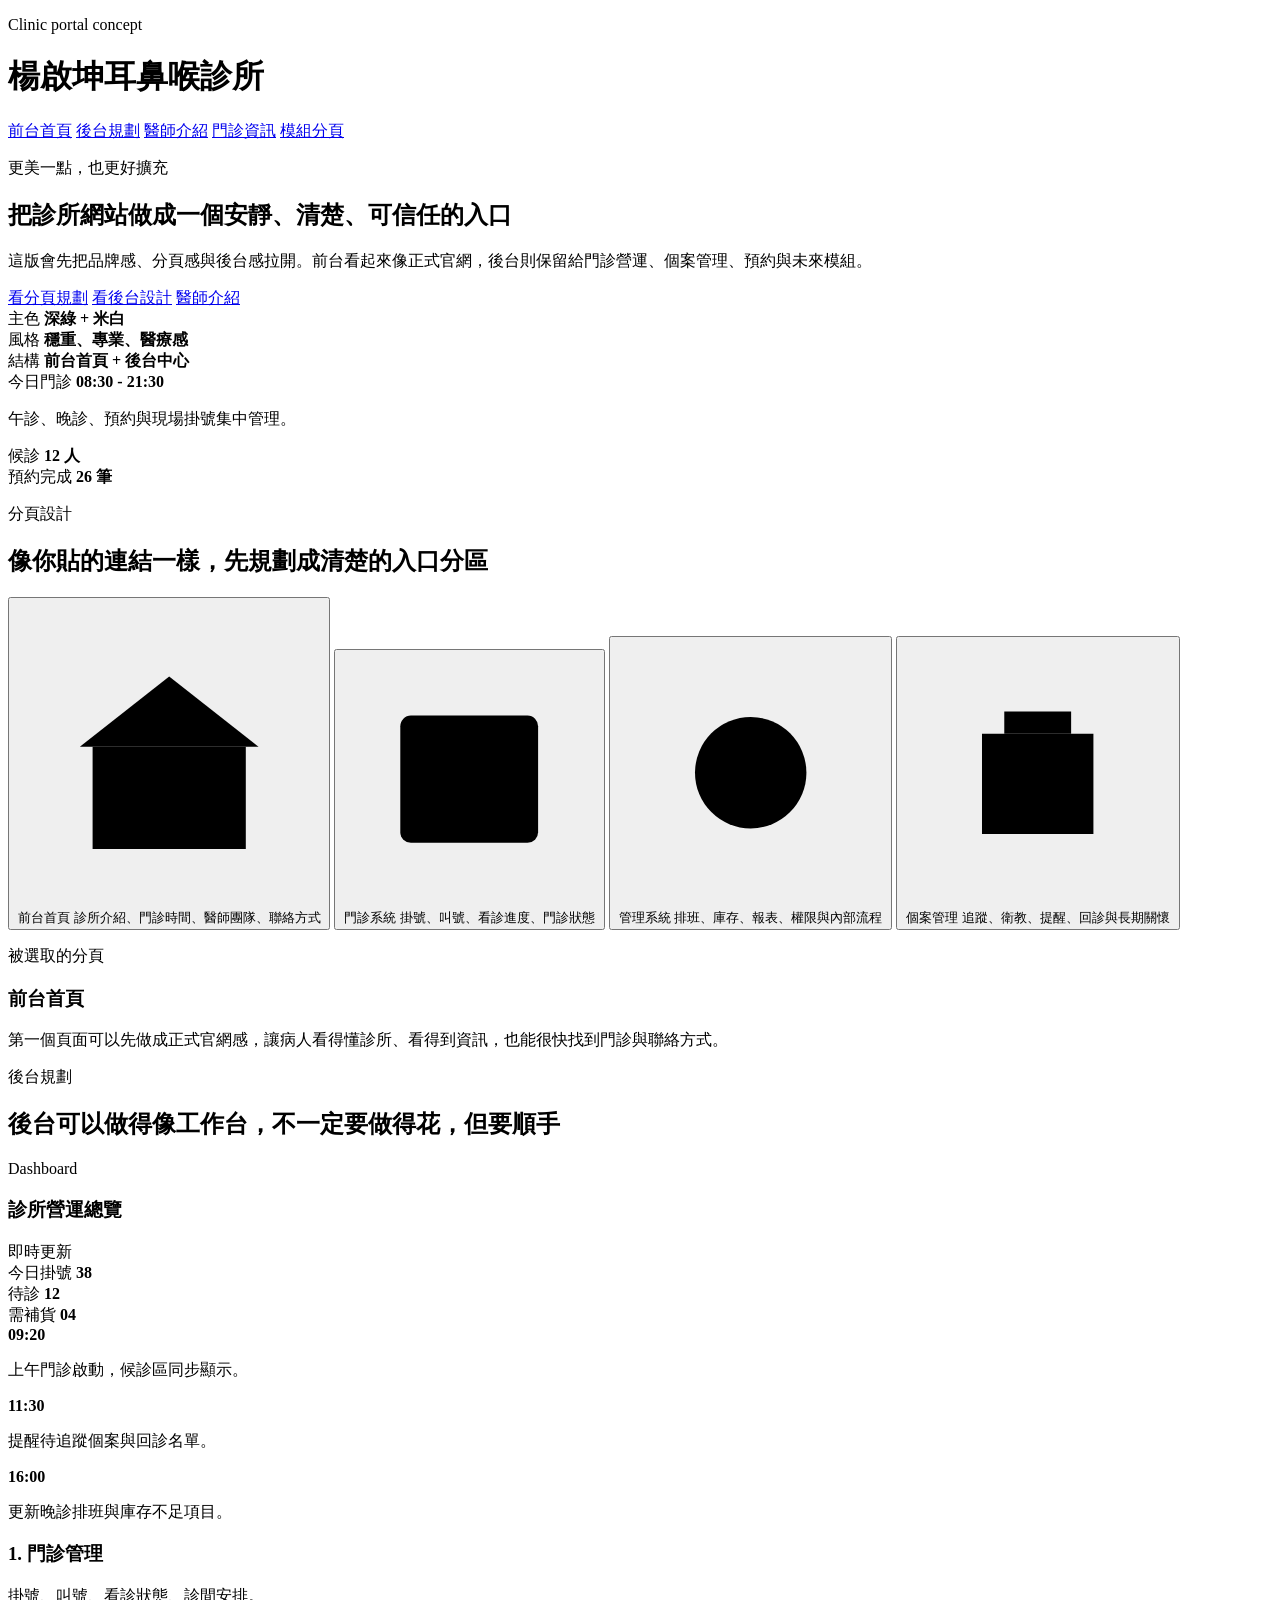
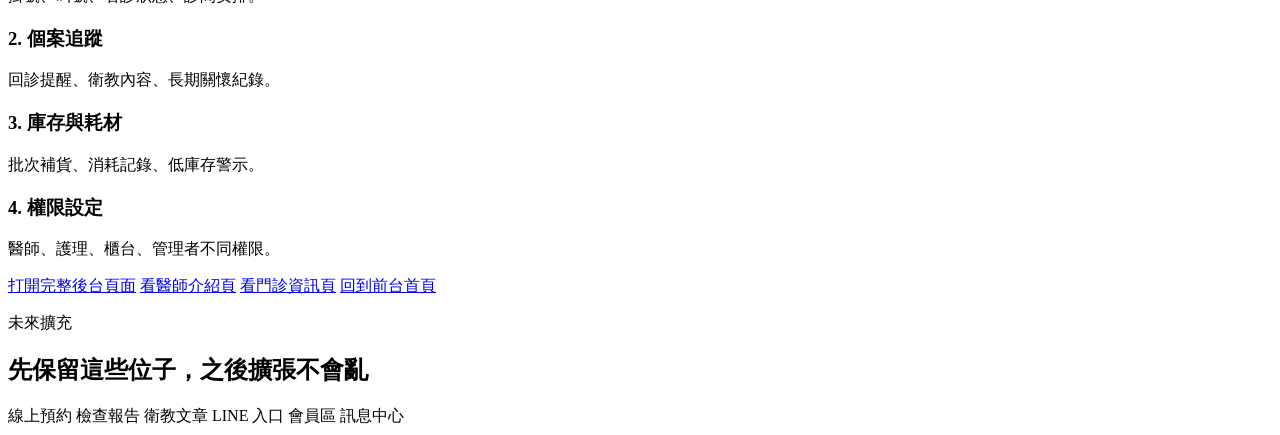
==== index.html @ ed175ab3 "Add clinic website homepage" ====
<!doctype html>
<html lang="zh-Hant">
  <head>
    <meta charset="UTF-8" />
    <meta name="viewport" content="width=device-width, initial-scale=1.0" />
    <title>楊啟坤耳鼻喉診所｜品牌網站與後台規劃</title>
    <meta
      name="description"
      content="一個更精緻、可擴充的診所網站規劃，包含前台首頁與後台管理架構。"
    />
    <link rel="preconnect" href="https://fonts.googleapis.com" />
    <link rel="preconnect" href="https://fonts.gstatic.com" crossorigin />
    <link
      href="https://fonts.googleapis.com/css2?family=Noto+Sans+TC:wght@400;500;600;700;800;900&display=swap"
      rel="stylesheet"
    />
    <link rel="stylesheet" href="styles.css" />
  </head>
  <body>
    <div class="page">
      <header class="topbar">
        <div>
          <p class="eyebrow">Clinic portal concept</p>
          <h1>楊啟坤耳鼻喉診所</h1>
        </div>

        <nav class="topbar__nav" aria-label="主要導覽">
          <a href="#front">前台首頁</a>
          <a href="backend.html">後台規劃</a>
          <a href="doctor.html">醫師介紹</a>
          <a href="info.html">門診資訊</a>
          <a href="#modules">模組分頁</a>
        </nav>
      </header>

      <main>
        <section class="hero" id="front">
          <div class="hero__content">
            <p class="eyebrow">更美一點，也更好擴充</p>
            <h2>把診所網站做成一個安靜、清楚、可信任的入口</h2>
            <p class="hero__lead">
              這版會先把品牌感、分頁感與後台感拉開。前台看起來像正式官網，後台則保留給門診營運、個案管理、預約與未來模組。
            </p>

            <div class="hero__actions">
              <a class="action action--primary" href="#modules">看分頁規劃</a>
              <a class="action" href="backend.html">看後台設計</a>
              <a class="action" href="doctor.html">醫師介紹</a>
            </div>

            <div class="hero__meta">
              <div>
                <span>主色</span>
                <strong>深綠 + 米白</strong>
              </div>
              <div>
                <span>風格</span>
                <strong>穩重、專業、醫療感</strong>
              </div>
              <div>
                <span>結構</span>
                <strong>前台首頁 + 後台中心</strong>
              </div>
            </div>
          </div>

          <aside class="hero__panel" aria-label="首頁摘要">
            <div class="panel-card panel-card--accent">
              <span class="panel-card__label">今日門診</span>
              <strong>08:30 - 21:30</strong>
              <p>午診、晚診、預約與現場掛號集中管理。</p>
            </div>
            <div class="panel-stack">
              <article class="panel-card">
                <span class="panel-card__label">候診</span>
                <strong>12 人</strong>
              </article>
              <article class="panel-card">
                <span class="panel-card__label">預約完成</span>
                <strong>26 筆</strong>
              </article>
            </div>
          </aside>
        </section>

        <section class="modules" id="modules" aria-labelledby="modules-title">
          <div class="section-head">
            <p class="eyebrow">分頁設計</p>
            <h2 id="modules-title">像你貼的連結一樣，先規劃成清楚的入口分區</h2>
          </div>

          <div class="module-grid">
            <button class="module-tile is-active" data-module="front" type="button">
              <span class="module-tile__icon module-tile__icon--green" aria-hidden="true">
                <svg viewBox="0 0 48 48" focusable="false">
                  <path d="M12 23h24v16H12z" />
                  <path d="M10 23 24 12l14 11" />
                  <path d="M20 39V28h8v11" />
                </svg>
              </span>
              <span class="module-tile__title">前台首頁</span>
              <span class="module-tile__copy">診所介紹、門診時間、醫師團隊、聯絡方式</span>
            </button>

            <button class="module-tile" data-module="service" type="button">
              <span class="module-tile__icon module-tile__icon--blue" aria-hidden="true">
                <svg viewBox="0 0 48 48" focusable="false">
                  <rect x="11" y="12" width="26" height="24" rx="2" />
                  <path d="M17 20h14M17 26h14M17 32h8" />
                </svg>
              </span>
              <span class="module-tile__title">門診系統</span>
              <span class="module-tile__copy">掛號、叫號、看診進度、門診狀態</span>
            </button>

            <button class="module-tile" data-module="admin" type="button">
              <span class="module-tile__icon module-tile__icon--amber" aria-hidden="true">
                <svg viewBox="0 0 48 48" focusable="false">
                  <circle cx="24" cy="24" r="10" />
                  <path d="M24 6v6M24 36v6M6 24h6M36 24h6" />
                </svg>
              </span>
              <span class="module-tile__title">管理系統</span>
              <span class="module-tile__copy">排班、庫存、報表、權限與內部流程</span>
            </button>

            <button class="module-tile" data-module="case" type="button">
              <span class="module-tile__icon module-tile__icon--stone" aria-hidden="true">
                <svg viewBox="0 0 48 48" focusable="false">
                  <path d="M14 17h20v18H14z" />
                  <path d="M18 17v-4h12v4M18 26h12M18 32h8" />
                </svg>
              </span>
              <span class="module-tile__title">個案管理</span>
              <span class="module-tile__copy">追蹤、衛教、提醒、回診與長期關懷</span>
            </button>
          </div>

          <div class="feature-band">
            <div>
              <p class="eyebrow eyebrow--dark">被選取的分頁</p>
              <h3 id="module-name">前台首頁</h3>
            </div>
            <p id="module-copy">
              第一個頁面可以先做成正式官網感，讓病人看得懂診所、看得到資訊，也能很快找到門診與聯絡方式。
            </p>
          </div>
        </section>

        <section class="admin-layout" id="admin" aria-labelledby="admin-title">
          <div class="section-head">
            <p class="eyebrow">後台規劃</p>
            <h2 id="admin-title">後台可以做得像工作台，不一定要做得花，但要順手</h2>
          </div>

          <div class="admin-grid">
            <div class="admin-preview">
              <div class="admin-preview__header">
                <div>
                  <p class="eyebrow eyebrow--dark">Dashboard</p>
                  <h3>診所營運總覽</h3>
                </div>
                <span class="status">即時更新</span>
              </div>

              <div class="admin-metrics">
                <article>
                  <span>今日掛號</span>
                  <strong>38</strong>
                </article>
                <article>
                  <span>待診</span>
                  <strong>12</strong>
                </article>
                <article>
                  <span>需補貨</span>
                  <strong>04</strong>
                </article>
              </div>

              <div class="timeline">
                <div class="timeline__item">
                  <span class="dot"></span>
                  <div>
                    <strong>09:20</strong>
                    <p>上午門診啟動，候診區同步顯示。</p>
                  </div>
                </div>
                <div class="timeline__item">
                  <span class="dot"></span>
                  <div>
                    <strong>11:30</strong>
                    <p>提醒待追蹤個案與回診名單。</p>
                  </div>
                </div>
                <div class="timeline__item">
                  <span class="dot"></span>
                  <div>
                    <strong>16:00</strong>
                    <p>更新晚診排班與庫存不足項目。</p>
                  </div>
                </div>
              </div>
            </div>

            <div class="admin-list">
              <article class="admin-card">
                <h3>1. 門診管理</h3>
                <p>掛號、叫號、看診狀態、診間安排。</p>
              </article>
              <article class="admin-card">
                <h3>2. 個案追蹤</h3>
                <p>回診提醒、衛教內容、長期關懷紀錄。</p>
              </article>
              <article class="admin-card">
                <h3>3. 庫存與耗材</h3>
                <p>批次補貨、消耗記錄、低庫存警示。</p>
              </article>
              <article class="admin-card">
                <h3>4. 權限設定</h3>
                <p>醫師、護理、櫃台、管理者不同權限。</p>
              </article>
            </div>
          </div>

          <div class="admin-linkbar">
            <a href="backend.html">打開完整後台頁面</a>
            <a href="doctor.html">看醫師介紹頁</a>
            <a href="info.html">看門診資訊頁</a>
            <a href="#front">回到前台首頁</a>
          </div>
        </section>

        <section class="extensions" aria-labelledby="extensions-title">
          <div class="section-head">
            <p class="eyebrow">未來擴充</p>
            <h2 id="extensions-title">先保留這些位子，之後擴張不會亂</h2>
          </div>

          <div class="chip-row">
            <span>線上預約</span>
            <span>檢查報告</span>
            <span>衛教文章</span>
            <span>LINE 入口</span>
            <span>會員區</span>
            <span>訊息中心</span>
          </div>
        </section>
      </main>
    </div>

    <script src="script.js"></script>
  </body>
</html>
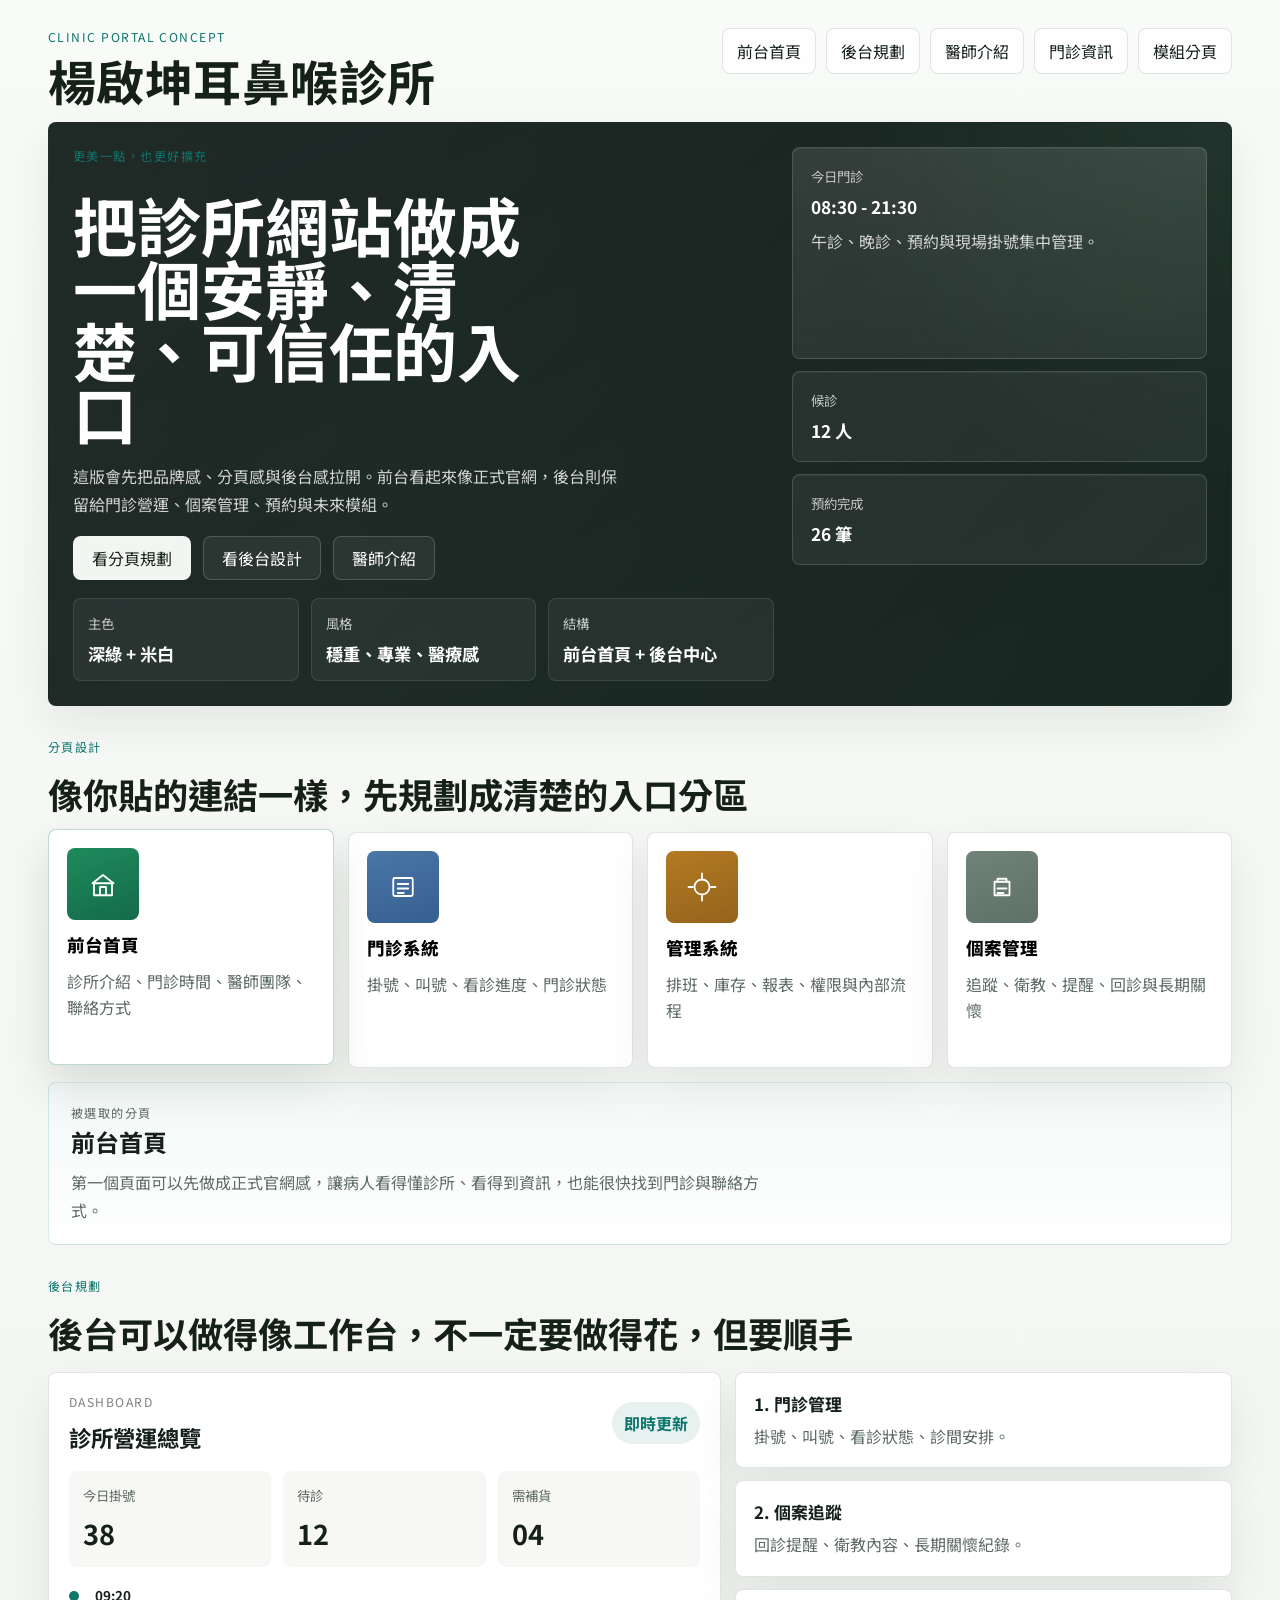
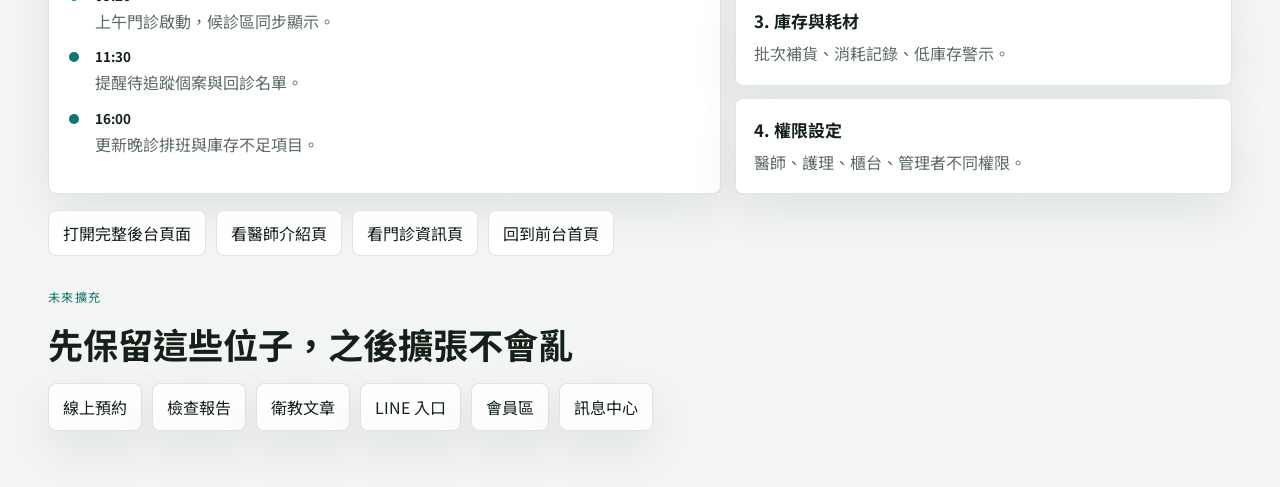
==== commit e2dfa8e3: "Wire homepage to editable clinic data" ====
--- a/index.html
+++ b/index.html
@@ -20,8 +20,8 @@
     <div class="page">
       <header class="topbar">
         <div>
-          <p class="eyebrow">Clinic portal concept</p>
-          <h1>楊啟坤耳鼻喉診所</h1>
+          <p class="eyebrow" id="home-eyebrow">Clinic portal concept</p>
+          <h1 id="clinic-name">楊啟坤耳鼻喉診所</h1>
         </div>
 
         <nav class="topbar__nav" aria-label="主要導覽">
@@ -36,9 +36,9 @@
       <main>
         <section class="hero" id="front">
           <div class="hero__content">
-            <p class="eyebrow">更美一點，也更好擴充</p>
-            <h2>把診所網站做成一個安靜、清楚、可信任的入口</h2>
-            <p class="hero__lead">
+            <p class="eyebrow" id="home-eyebrow-2">更美一點，也更好擴充</p>
+            <h2 id="home-headline">把診所網站做成一個安靜、清楚、可信任的入口</h2>
+            <p class="hero__lead" id="home-lead">
               這版會先把品牌感、分頁感與後台感拉開。前台看起來像正式官網，後台則保留給門診營運、個案管理、預約與未來模組。
             </p>
 
@@ -67,17 +67,17 @@
           <aside class="hero__panel" aria-label="首頁摘要">
             <div class="panel-card panel-card--accent">
               <span class="panel-card__label">今日門診</span>
-              <strong>08:30 - 21:30</strong>
+              <strong id="today-hours">08:30 - 21:30</strong>
               <p>午診、晚診、預約與現場掛號集中管理。</p>
             </div>
             <div class="panel-stack">
               <article class="panel-card">
                 <span class="panel-card__label">候診</span>
-                <strong>12 人</strong>
+                <strong id="waiting-count">12 人</strong>
               </article>
               <article class="panel-card">
                 <span class="panel-card__label">預約完成</span>
-                <strong>26 筆</strong>
+                <strong id="appointment-count">26 筆</strong>
               </article>
             </div>
           </aside>
@@ -249,6 +249,7 @@
       </main>
     </div>
 
+    <script src="site-data.js"></script>
     <script src="script.js"></script>
   </body>
 </html>
--- a/styles.css
+++ b/styles.css
@@ -0,0 +1,346 @@
+:root {
+  color-scheme: light;
+  --bg: #f2f5f1;
+  --panel: #ffffff;
+  --panel-soft: #f7f8f5;
+  --ink: #15201a;
+  --muted: #5d6b63;
+  --line: rgba(21, 32, 26, 0.12);
+  --shadow: 0 18px 48px rgba(16, 24, 20, 0.08);
+  --hero: #0f1a17;
+  --hero-soft: #182621;
+  --green: #146b4a;
+  --blue: #355f8f;
+  --amber: #94631b;
+  --stone: #607167;
+  --accent: #0f766e;
+}
+
+* { box-sizing: border-box; }
+html { scroll-behavior: smooth; }
+body {
+  margin: 0;
+  font-family: "Noto Sans TC", system-ui, sans-serif;
+  color: var(--ink);
+  background: linear-gradient(180deg, #f8faf7 0%, var(--bg) 100%);
+}
+a,button { font: inherit; }
+a { color: inherit; text-decoration: none; }
+.page { min-height: 100vh; }
+.topbar {
+  display: flex;
+  justify-content: space-between;
+  gap: 24px;
+  align-items: flex-start;
+  padding: 28px clamp(20px, 4vw, 48px) 18px;
+  background: linear-gradient(180deg, #f9fbf8, transparent);
+}
+.eyebrow {
+  margin: 0 0 10px;
+  font-size: 0.76rem;
+  letter-spacing: 0.12em;
+  text-transform: uppercase;
+  color: var(--accent);
+}
+.eyebrow--dark { color: rgba(21, 32, 26, 0.56); }
+.topbar h1,
+.hero h2,
+.section-head h2,
+.admin-preview h3,
+.feature-band h3 { margin: 0; }
+.topbar h1 {
+  font-size: clamp(2rem, 4vw, 3rem);
+  line-height: 1;
+  letter-spacing: 0.01em;
+}
+.topbar__nav {
+  display: flex;
+  gap: 10px;
+  flex-wrap: wrap;
+  justify-content: flex-end;
+}
+.topbar__nav a {
+  padding: 10px 14px;
+  border: 1px solid var(--line);
+  background: rgba(255, 255, 255, 0.8);
+  border-radius: 8px;
+}
+main { padding: 0 clamp(20px, 4vw, 48px) 56px; }
+.hero {
+  display: grid;
+  grid-template-columns: minmax(0, 1.35fr) minmax(320px, 0.8fr);
+  gap: 18px;
+  padding: 24px;
+  border: 1px solid var(--line);
+  border-radius: 8px;
+  background:
+    linear-gradient(135deg, rgba(255, 255, 255, 0.07), rgba(255, 255, 255, 0)),
+    radial-gradient(circle at top right, rgba(58, 96, 76, 0.25), transparent 30%),
+    linear-gradient(160deg, var(--hero), var(--hero-soft));
+  color: #fff;
+  box-shadow: var(--shadow);
+}
+.hero__content { display: grid; align-content: start; gap: 18px; }
+.hero__content h2 {
+  max-width: 13ch;
+  font-size: clamp(2.2rem, 5vw, 4.4rem);
+  line-height: 0.98;
+}
+.hero__lead {
+  margin: 0;
+  max-width: 62ch;
+  color: rgba(255, 255, 255, 0.8);
+  line-height: 1.75;
+}
+.hero__actions { display: flex; gap: 12px; flex-wrap: wrap; }
+.action {
+  display: inline-flex;
+  align-items: center;
+  justify-content: center;
+  min-height: 44px;
+  padding: 0 18px;
+  border: 1px solid rgba(255, 255, 255, 0.18);
+  border-radius: 8px;
+  background: rgba(255, 255, 255, 0.06);
+  color: #fff;
+}
+.action--primary { background: #f2f5f1; color: var(--ink); }
+.hero__meta { display: grid; grid-template-columns: repeat(3, minmax(0, 1fr)); gap: 12px; }
+.hero__meta div {
+  padding: 14px;
+  border-radius: 8px;
+  border: 1px solid rgba(255, 255, 255, 0.1);
+  background: rgba(255, 255, 255, 0.05);
+}
+.hero__meta span,
+.panel-card__label,
+.stat-card span,
+.timeline__item strong,
+.admin-metrics span { display: block; font-size: 0.84rem; color: rgba(255, 255, 255, 0.72); }
+.hero__meta strong,
+.panel-card strong,
+.admin-metrics strong { display: block; margin-top: 8px; font-size: 1.08rem; }
+.hero__panel { display: grid; gap: 12px; align-content: start; }
+.panel-card {
+  padding: 18px;
+  border-radius: 8px;
+  border: 1px solid rgba(255, 255, 255, 0.14);
+  background: rgba(255, 255, 255, 0.06);
+  color: #fff;
+  box-shadow: inset 0 1px 0 rgba(255, 255, 255, 0.05);
+}
+.panel-card p { margin: 10px 0 0; color: rgba(255, 255, 255, 0.78); line-height: 1.6; }
+.panel-card--accent {
+  min-height: 212px;
+  display: grid;
+  align-content: start;
+  background:
+    linear-gradient(180deg, rgba(255, 255, 255, 0.08), rgba(255, 255, 255, 0.03)),
+    rgba(255, 255, 255, 0.04);
+}
+.panel-stack { display: grid; gap: 12px; }
+.section-head { display: grid; gap: 8px; margin: 32px 0 18px; }
+.section-head h2 { font-size: clamp(1.4rem, 3vw, 2.2rem); line-height: 1.15; }
+.module-grid { display: grid; grid-template-columns: repeat(4, minmax(0, 1fr)); gap: 14px; }
+.module-tile {
+  min-height: 236px;
+  display: grid;
+  align-content: start;
+  gap: 12px;
+  padding: 18px;
+  text-align: left;
+  border: 1px solid var(--line);
+  border-radius: 8px;
+  background: var(--panel);
+  box-shadow: var(--shadow);
+  cursor: pointer;
+  transition: transform 160ms ease, border-color 160ms ease, box-shadow 160ms ease;
+}
+.module-tile:hover,
+.module-tile:focus-visible,
+.module-tile.is-active {
+  transform: translateY(-3px);
+  border-color: rgba(15, 118, 110, 0.28);
+  box-shadow: 0 20px 44px rgba(16, 24, 20, 0.12);
+  outline: none;
+}
+.module-tile__icon {
+  width: 72px;
+  aspect-ratio: 1;
+  display: grid;
+  place-items: center;
+  border-radius: 8px;
+}
+.module-tile__icon svg {
+  width: 36px;
+  height: 36px;
+  fill: none;
+  stroke: #fff;
+  stroke-width: 2.4;
+  stroke-linecap: round;
+  stroke-linejoin: round;
+}
+.module-tile__icon--green { background: linear-gradient(160deg, #1f8a5c, var(--green)); }
+.module-tile__icon--blue { background: linear-gradient(160deg, #4a76a8, var(--blue)); }
+.module-tile__icon--amber { background: linear-gradient(160deg, #b47a24, var(--amber)); }
+.module-tile__icon--stone { background: linear-gradient(160deg, #6f8378, var(--stone)); }
+.module-tile__title { font-size: 1.1rem; font-weight: 800; }
+.module-tile__copy { color: var(--muted); line-height: 1.6; }
+.feature-band {
+  margin-top: 14px;
+  display: grid;
+  gap: 10px;
+  padding: 20px 22px;
+  border: 1px solid rgba(15, 118, 110, 0.16);
+  border-radius: 8px;
+  background: linear-gradient(180deg, rgba(15, 118, 110, 0.05), rgba(255, 255, 255, 0.88)), #fff;
+}
+.feature-band h3 { font-size: 1.5rem; }
+.feature-band p { margin: 0; max-width: 78ch; color: var(--muted); line-height: 1.72; }
+.admin-grid { display: grid; grid-template-columns: minmax(0, 1.15fr) minmax(280px, 0.85fr); gap: 14px; }
+.admin-preview,
+.admin-card,
+.chip-row span,
+.backend-nav,
+.backend-panel,
+.backend-table,
+.backend-card,
+.profile-card,
+.info-card,
+.hours-card,
+.service-card,
+.bio-item,
+.schedule-card,
+.contact-pill {
+  border-radius: 8px;
+  border: 1px solid var(--line);
+  background: var(--panel);
+}
+.admin-preview { padding: 20px; box-shadow: var(--shadow); }
+.admin-preview__header { display: flex; justify-content: space-between; gap: 12px; align-items: center; }
+.admin-preview__header h3 { margin-top: 6px; font-size: 1.4rem; }
+.status {
+  padding: 9px 12px;
+  border-radius: 999px;
+  background: rgba(15, 118, 110, 0.1);
+  color: var(--accent);
+  font-weight: 700;
+  white-space: nowrap;
+}
+.admin-metrics { display: grid; grid-template-columns: repeat(3, minmax(0, 1fr)); gap: 12px; margin: 18px 0; }
+.admin-metrics article { padding: 14px; border-radius: 8px; background: var(--panel-soft); }
+.admin-metrics span { color: var(--muted); }
+.admin-metrics strong { color: var(--ink); font-size: 1.7rem; margin-top: 8px; }
+.timeline { display: grid; gap: 12px; }
+.timeline__item { display: grid; grid-template-columns: 14px minmax(0, 1fr); gap: 12px; align-items: start; }
+.timeline__item strong { color: var(--ink); }
+.timeline__item p { margin: 4px 0 0; color: var(--muted); line-height: 1.6; }
+.dot { width: 10px; height: 10px; margin-top: 6px; border-radius: 50%; background: var(--accent); }
+.admin-list { display: grid; gap: 12px; }
+.admin-card { padding: 18px; box-shadow: var(--shadow); }
+.admin-card h3 { margin: 0 0 8px; font-size: 1.06rem; }
+.admin-card p { margin: 0; color: var(--muted); line-height: 1.6; }
+.chip-row { display: flex; flex-wrap: wrap; gap: 10px; }
+.chip-row span { padding: 11px 14px; color: var(--ink); background: rgba(255, 255, 255, 0.86); box-shadow: var(--shadow); }
+.admin-linkbar { display: flex; gap: 10px; flex-wrap: wrap; margin-top: 16px; }
+.admin-linkbar a { padding: 10px 14px; border-radius: 8px; border: 1px solid var(--line); background: rgba(255, 255, 255, 0.92); }
+.backend-shell { padding: 0 clamp(20px, 4vw, 48px) 56px; }
+.backend-hero {
+  display: grid;
+  grid-template-columns: minmax(0, 1fr) minmax(300px, 0.72fr);
+  gap: 14px;
+  padding: 24px;
+  border: 1px solid var(--line);
+  border-radius: 8px;
+  background:
+    linear-gradient(135deg, rgba(255, 255, 255, 0.08), rgba(255, 255, 255, 0)),
+    radial-gradient(circle at top right, rgba(15, 118, 110, 0.2), transparent 28%),
+    linear-gradient(160deg, #13211d, #1f2d28);
+  color: #fff;
+  box-shadow: var(--shadow);
+}
+.backend-hero__copy { display: grid; gap: 16px; align-content: start; }
+.backend-hero__copy h2 { margin: 0; font-size: clamp(2rem, 4.5vw, 4rem); line-height: 1; }
+.backend-hero__copy p { margin: 0; max-width: 62ch; color: rgba(255, 255, 255, 0.8); line-height: 1.72; }
+.backend-hero__cards { display: grid; gap: 12px; }
+.mini-card { padding: 18px; border-radius: 8px; background: rgba(255, 255, 255, 0.08); border: 1px solid rgba(255, 255, 255, 0.12); }
+.mini-card span { display: block; color: rgba(255, 255, 255, 0.72); font-size: 0.84rem; }
+.mini-card strong { display: block; margin-top: 8px; font-size: 1.1rem; }
+.backend-grid { display: grid; grid-template-columns: minmax(260px, 0.78fr) minmax(0, 1.22fr); gap: 14px; margin-top: 24px; }
+.backend-nav { padding: 18px; display: grid; gap: 10px; align-content: start; }
+.backend-nav a { padding: 12px 14px; border-radius: 8px; background: var(--panel-soft); }
+.backend-panel { padding: 18px; }
+.backend-panel__top { display: flex; justify-content: space-between; gap: 12px; align-items: center; }
+.backend-panel__top h3 { margin: 0; font-size: 1.35rem; }
+.backend-stats { display: grid; grid-template-columns: repeat(4, minmax(0, 1fr)); gap: 12px; margin-top: 18px; }
+.backend-stat { padding: 14px; border-radius: 8px; background: var(--panel-soft); }
+.backend-stat span { display: block; color: var(--muted); font-size: 0.84rem; }
+.backend-stat strong { display: block; margin-top: 8px; font-size: 1.5rem; }
+.backend-table { margin-top: 14px; overflow: hidden; }
+.backend-table__row { display: grid; grid-template-columns: minmax(0, 1.3fr) 120px 120px 100px; gap: 12px; padding: 14px 18px; border-top: 1px solid var(--line); }
+.backend-table__row:first-child { border-top: 0; }
+.backend-table__head { background: #f0f4f1; font-size: 0.84rem; color: var(--muted); }
+.backend-status { font-weight: 700; color: var(--accent); }
+.backend-sidebar { display: grid; gap: 12px; }
+.backend-card { padding: 18px; }
+.backend-card h4 { margin: 0 0 8px; font-size: 1.02rem; }
+.backend-card p { margin: 0; color: var(--muted); line-height: 1.6; }
+.profile-grid { display: grid; grid-template-columns: minmax(0, 0.92fr) minmax(0, 1.08fr); gap: 14px; }
+.profile-card { padding: 20px; }
+.profile-card__portrait {
+  width: 100%;
+  aspect-ratio: 4 / 3;
+  border-radius: 8px;
+  background: radial-gradient(circle at 40% 30%, rgba(255, 255, 255, 0.18), transparent 25%), linear-gradient(160deg, #153530, #224f47);
+  margin-bottom: 16px;
+  position: relative;
+  overflow: hidden;
+}
+.profile-card__portrait::before,
+.profile-card__portrait::after { content: ""; position: absolute; background: rgba(255, 255, 255, 0.16); border-radius: 50%; }
+.profile-card__portrait::before { width: 96px; height: 96px; top: 18%; left: 50%; transform: translateX(-50%); }
+.profile-card__portrait::after { width: 220px; height: 220px; bottom: -80px; left: 50%; transform: translateX(-50%); }
+.profile-card h3 { margin: 0 0 8px; font-size: 1.45rem; }
+.profile-card p,
+.info-card p,
+.hours-card p,
+.service-card p,
+.bio-item p { margin: 0; color: var(--muted); line-height: 1.7; }
+.profile-meta { display: grid; gap: 10px; margin-top: 16px; }
+.profile-meta span { display: block; color: var(--muted); font-size: 0.84rem; }
+.profile-meta strong { display: block; margin-top: 6px; }
+.bio-list { display: grid; gap: 12px; }
+.bio-item { padding: 18px; box-shadow: var(--shadow); }
+.bio-item h4 { margin: 0 0 8px; font-size: 1rem; }
+.schedule-grid { display: grid; grid-template-columns: repeat(2, minmax(0, 1fr)); gap: 12px; }
+.schedule-card { padding: 18px; }
+.schedule-card span { display: block; color: var(--muted); font-size: 0.84rem; }
+.schedule-card strong { display: block; margin-top: 8px; font-size: 1.12rem; }
+.info-grid { display: grid; grid-template-columns: repeat(3, minmax(0, 1fr)); gap: 14px; }
+.info-card, .hours-card, .service-card { padding: 18px; }
+.info-card h3, .hours-card h3, .service-card h3 { margin: 0 0 10px; font-size: 1.08rem; }
+.info-card ul, .service-card ul { margin: 0; padding-left: 18px; color: var(--muted); line-height: 1.7; }
+.hours-grid { display: grid; grid-template-columns: minmax(0, 1.2fr) minmax(0, 0.8fr); gap: 14px; }
+.hours-table { display: grid; gap: 10px; }
+.hours-row { display: grid; grid-template-columns: 140px minmax(0, 1fr); gap: 14px; padding: 12px 14px; border-radius: 8px; background: var(--panel-soft); }
+.hours-row strong { display: block; }
+.contact-stack { display: grid; gap: 12px; }
+.contact-pill { padding: 14px 16px; box-shadow: var(--shadow); }
+.contact-pill span { display: block; color: var(--muted); font-size: 0.84rem; }
+.contact-pill strong { display: block; margin-top: 8px; }
+@media (max-width: 1020px) {
+  .hero, .admin-grid, .backend-hero, .backend-grid { grid-template-columns: 1fr; }
+  .module-grid { grid-template-columns: repeat(2, minmax(0, 1fr)); }
+  .backend-stats { grid-template-columns: repeat(2, minmax(0, 1fr)); }
+  .backend-table__row { grid-template-columns: minmax(0, 1fr) repeat(3, minmax(0, auto)); }
+  .profile-grid, .info-grid, .hours-grid { grid-template-columns: 1fr; }
+}
+@media (max-width: 720px) {
+  .topbar { flex-direction: column; }
+  .topbar__nav { justify-content: flex-start; }
+  .module-grid, .hero__meta, .admin-metrics, .backend-stats { grid-template-columns: 1fr; }
+  .hero__content h2 { max-width: none; }
+  .backend-table__row { grid-template-columns: 1fr; }
+  .schedule-grid { grid-template-columns: 1fr; }
+  .hours-row { grid-template-columns: 1fr; }
+}
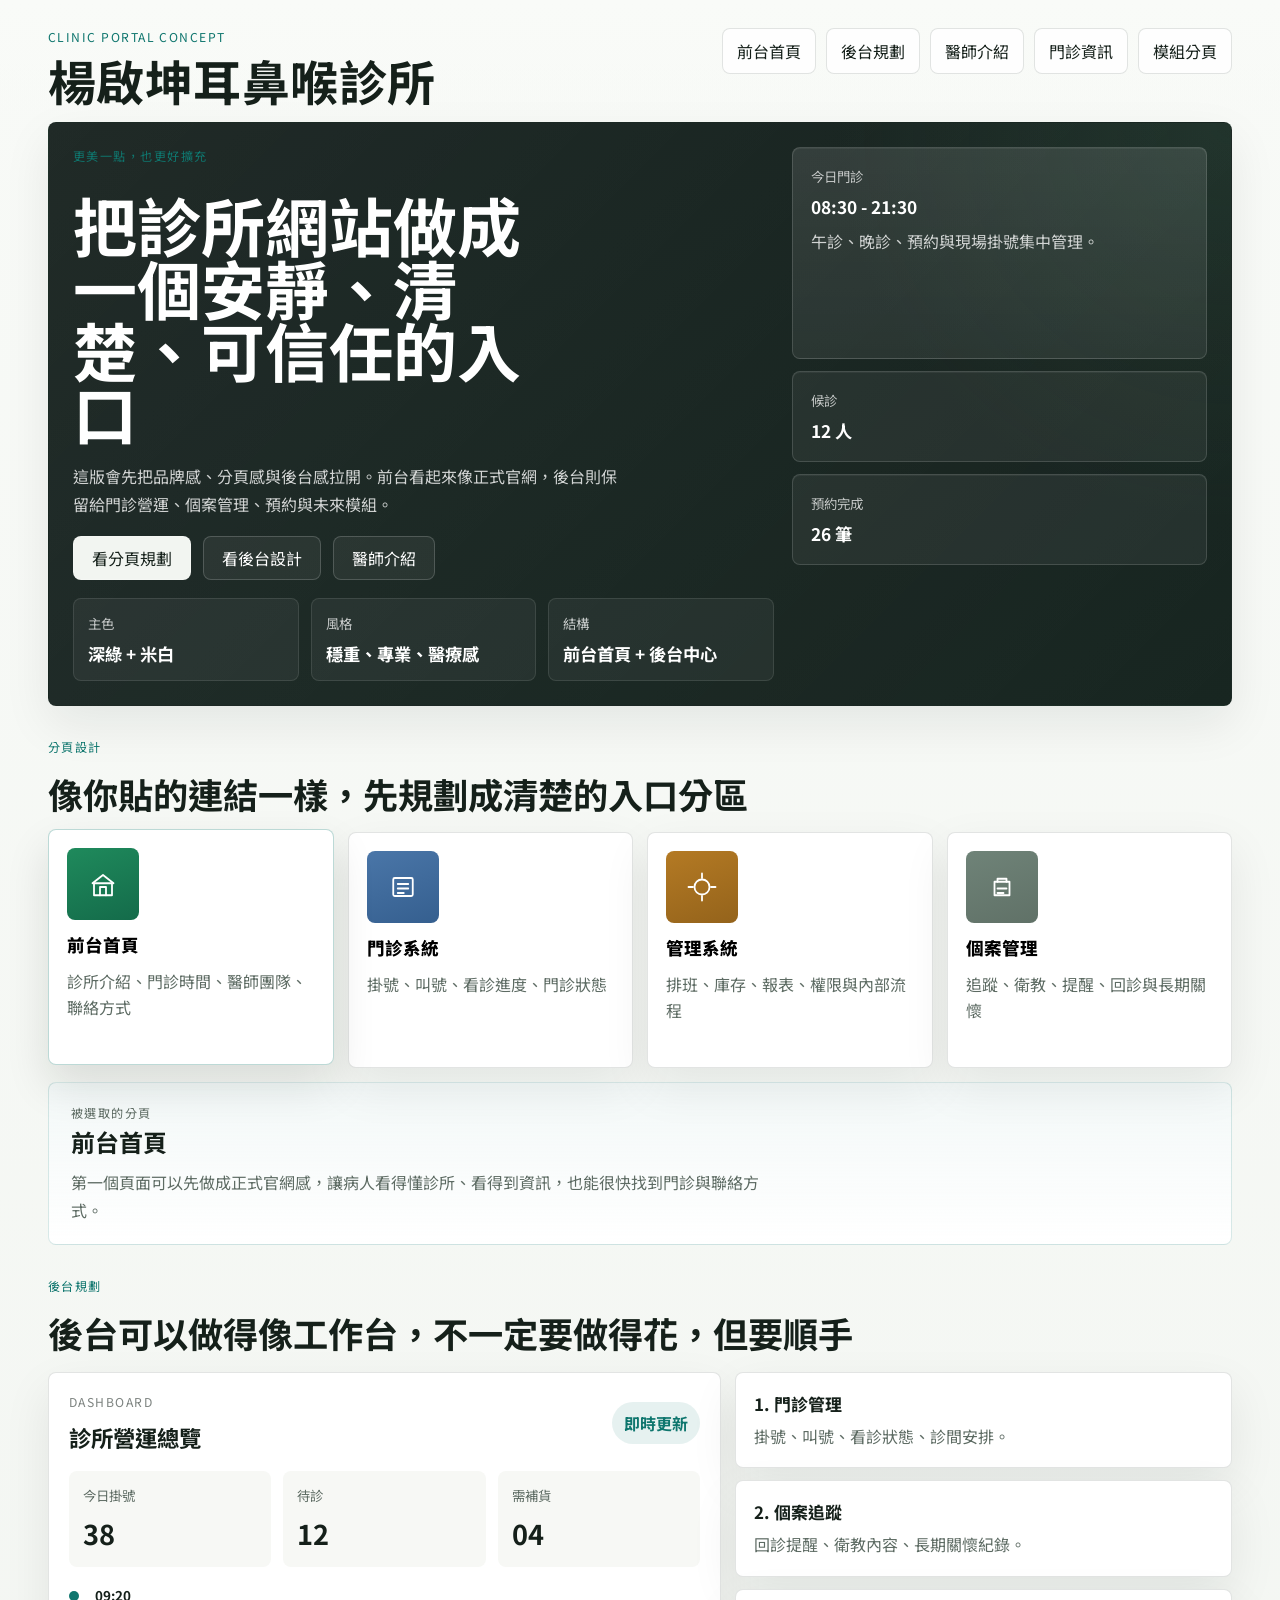
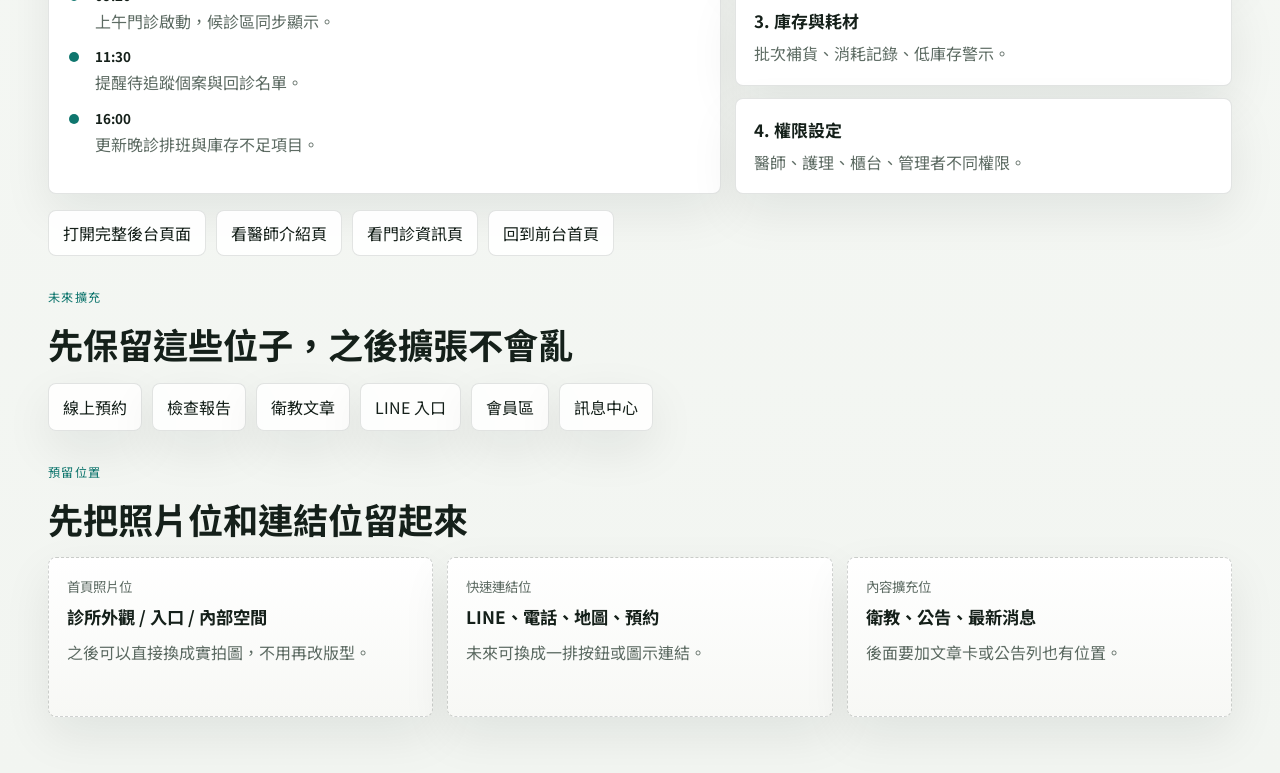
==== commit 7d26b59a: "Reserve placeholder sections on homepage" ====
--- a/index.html
+++ b/index.html
@@ -15,13 +15,14 @@
       rel="stylesheet"
     />
     <link rel="stylesheet" href="styles.css" />
+    <link rel="stylesheet" href="placeholder.css" />
   </head>
   <body>
     <div class="page">
       <header class="topbar">
         <div>
-          <p class="eyebrow" id="home-eyebrow">Clinic portal concept</p>
-          <h1 id="clinic-name">楊啟坤耳鼻喉診所</h1>
+          <p class="eyebrow">Clinic portal concept</p>
+          <h1>楊啟坤耳鼻喉診所</h1>
         </div>
 
         <nav class="topbar__nav" aria-label="主要導覽">
@@ -36,9 +37,9 @@
       <main>
         <section class="hero" id="front">
           <div class="hero__content">
-            <p class="eyebrow" id="home-eyebrow-2">更美一點，也更好擴充</p>
-            <h2 id="home-headline">把診所網站做成一個安靜、清楚、可信任的入口</h2>
-            <p class="hero__lead" id="home-lead">
+            <p class="eyebrow">更美一點，也更好擴充</p>
+            <h2>把診所網站做成一個安靜、清楚、可信任的入口</h2>
+            <p class="hero__lead">
               這版會先把品牌感、分頁感與後台感拉開。前台看起來像正式官網，後台則保留給門診營運、個案管理、預約與未來模組。
             </p>
 
@@ -67,17 +68,17 @@
           <aside class="hero__panel" aria-label="首頁摘要">
             <div class="panel-card panel-card--accent">
               <span class="panel-card__label">今日門診</span>
-              <strong id="today-hours">08:30 - 21:30</strong>
+              <strong>08:30 - 21:30</strong>
               <p>午診、晚診、預約與現場掛號集中管理。</p>
             </div>
             <div class="panel-stack">
               <article class="panel-card">
                 <span class="panel-card__label">候診</span>
-                <strong id="waiting-count">12 人</strong>
+                <strong>12 人</strong>
               </article>
               <article class="panel-card">
                 <span class="panel-card__label">預約完成</span>
-                <strong id="appointment-count">26 筆</strong>
+                <strong>26 筆</strong>
               </article>
             </div>
           </aside>
@@ -246,10 +247,34 @@
             <span>訊息中心</span>
           </div>
         </section>
+
+        <section aria-labelledby="placeholder-title">
+          <div class="section-head">
+            <p class="eyebrow">預留位置</p>
+            <h2 id="placeholder-title">先把照片位和連結位留起來</h2>
+          </div>
+
+          <div class="placeholder-grid">
+            <article class="placeholder-card">
+              <span class="placeholder-label">首頁照片位</span>
+              <strong>診所外觀 / 入口 / 內部空間</strong>
+              <p>之後可以直接換成實拍圖，不用再改版型。</p>
+            </article>
+            <article class="placeholder-card">
+              <span class="placeholder-label">快速連結位</span>
+              <strong>LINE、電話、地圖、預約</strong>
+              <p>未來可換成一排按鈕或圖示連結。</p>
+            </article>
+            <article class="placeholder-card">
+              <span class="placeholder-label">內容擴充位</span>
+              <strong>衛教、公告、最新消息</strong>
+              <p>後面要加文章卡或公告列也有位置。</p>
+            </article>
+          </div>
+        </section>
       </main>
     </div>
 
-    <script src="site-data.js"></script>
     <script src="script.js"></script>
   </body>
 </html>
--- a/placeholder.css
+++ b/placeholder.css
@@ -0,0 +1,52 @@
+.placeholder-grid {
+  display: grid;
+  grid-template-columns: repeat(3, minmax(0, 1fr));
+  gap: 14px;
+}
+
+.placeholder-card {
+  min-height: 160px;
+  padding: 18px;
+  border: 1px dashed rgba(21, 32, 26, 0.2);
+  border-radius: 8px;
+  background: linear-gradient(180deg, #fff, #f7f8f5);
+  box-shadow: var(--shadow);
+}
+
+.placeholder-label {
+  display: block;
+  color: var(--muted);
+  font-size: 0.84rem;
+}
+
+.placeholder-card strong {
+  display: block;
+  margin-top: 8px;
+  font-size: 1.08rem;
+}
+
+.placeholder-card p {
+  margin: 10px 0 0;
+  color: var(--muted);
+  line-height: 1.65;
+}
+
+.placeholder-chip-row {
+  display: flex;
+  flex-wrap: wrap;
+  gap: 10px;
+}
+
+.placeholder-chip {
+  padding: 10px 14px;
+  border-radius: 999px;
+  border: 1px dashed var(--line);
+  background: #fff;
+  color: var(--muted);
+}
+
+@media (max-width: 1020px) {
+  .placeholder-grid {
+    grid-template-columns: 1fr;
+  }
+}
